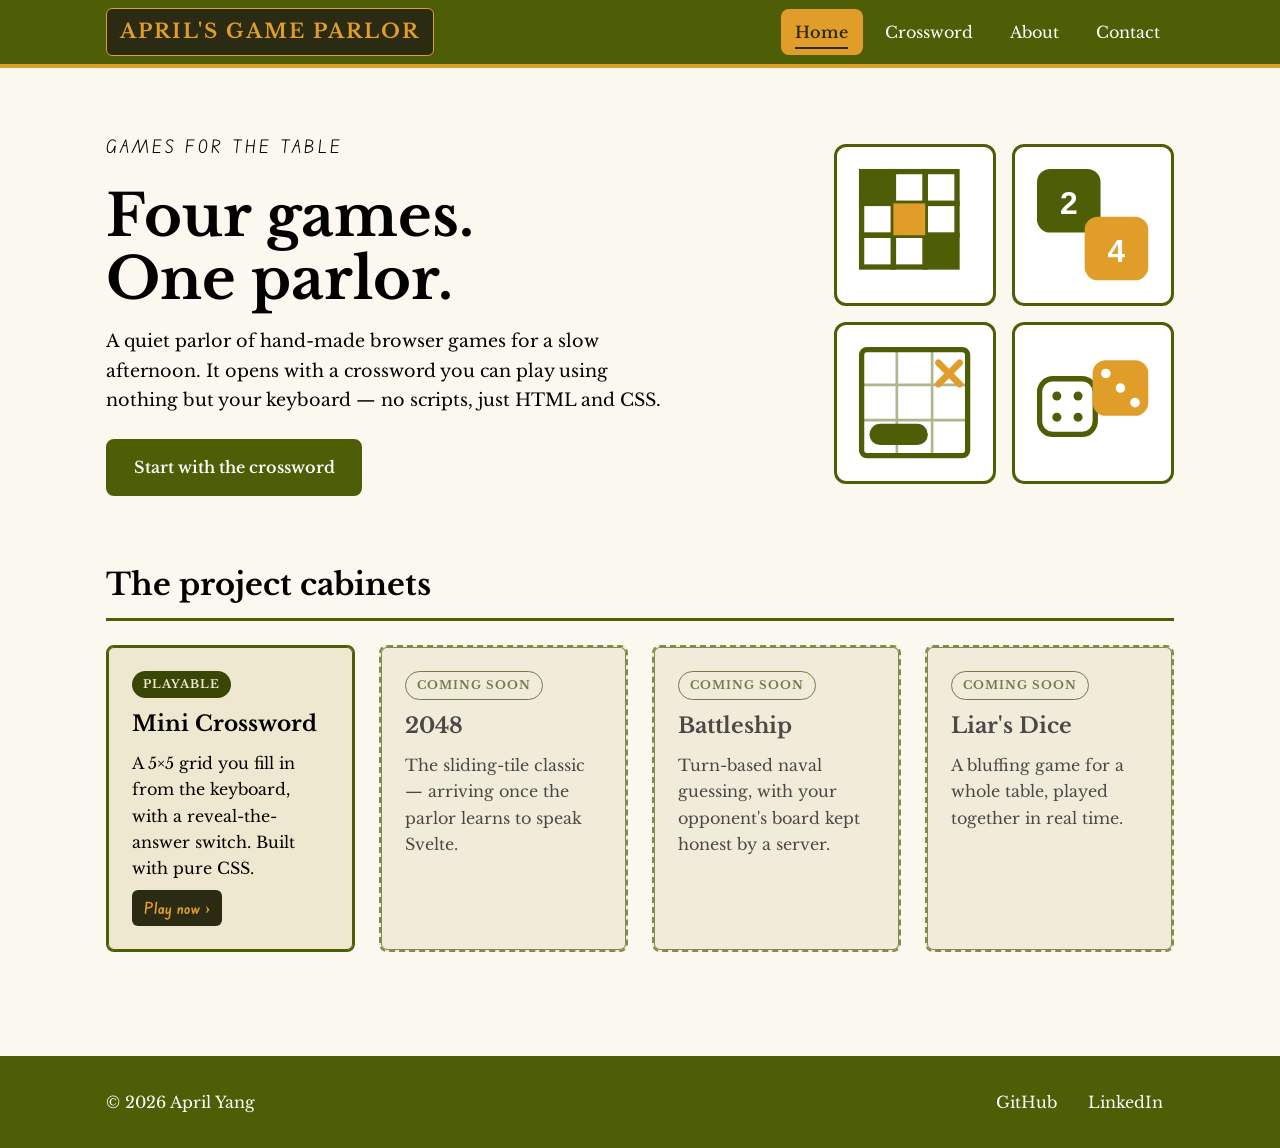
==== index.html @ 011df02a "Add home page" ====
<!--
  Title: The Arcade — Home
  Author: April Yang
  Description: index.html — landing page for the arcade (CS5610 Project 1)
  Note: styles are inline in <style> for this preview so it renders standalone.
        For submission, move everything in <style> into a shared style.css and
        link it (<link rel="stylesheet" href="./style.css">) on every page —
        the rubric wants shared CSS in a common location.
-->
<!DOCTYPE html>
<html lang="en">
  <head>
    <meta charset="UTF-8" />
    <meta name="viewport" content="width=device-width, initial-scale=1.0" />
    <title>April's Game Parlor</title>

    <!-- Fonts reused from your portfolio -->
    <link rel="preconnect" href="https://fonts.googleapis.com" />
    <link rel="preconnect" href="https://fonts.gstatic.com" crossorigin />
    <link
      href="https://fonts.googleapis.com/css2?family=Edu+SA+Beginner:wght@400;500;600&family=Libre+Baskerville:wght@400;700&display=swap"
      rel="stylesheet"
    />

    <style>
      /* ============================================================
         DESIGN TOKENS — defined once, reused everywhere
         (Project 1 requires custom properties for colors + spacing)
         ============================================================ */
      :root {
        /* palette lifted from your portfolio, tuned for 4.5:1 contrast */
        --olive: #4e5e07;         /* olive — accents, borders, grid */
        --olive-deep: #3a4605;    /* deeper olive */
        --gold: #e19d29;     /* yellow-brown — wordmark, on the dark plaque */
        --plaque: #2b2a13;   /* dark backing so gold text clears 4.5:1 */
        --cream: #eee8d0;          /* card surface */
        --paper: #fbf8f0;          /* page background */
        --ink: #000000;            /* body text — black */
        --ink-soft: #5a4f63;       /* secondary text */
        --white: #ffffff;

        /* spacing scale */
        --sp-1: 0.5rem;
        --sp-2: 1rem;
        --sp-3: 1.5rem;
        --sp-4: 2.5rem;
        --sp-5: 4rem;

        /* type */
        --font-head: "Libre Baskerville", Georgia, serif;
        --font-play: "Edu SA Beginner", "Comic Sans MS", cursive;

        --radius: 8px;
        --line: 3px solid var(--olive);
      }

      *,
      *::before,
      *::after {
        box-sizing: border-box;
      }

      html {
        scroll-behavior: smooth;
      }

      body {
        margin: 0;
        min-height: 100vh;
        display: flex;
        flex-direction: column;
        font-family: var(--font-head);
        color: var(--ink);
        background-color: var(--paper);
        line-height: 1.65;
      }

      /* ============================================================
         NAVBAR — sticky, semantic <nav><ul><li><a>, keyboard-friendly
         Reused from your header.js markup, upgraded for the rubric.
         ============================================================ */
      .site-header {
        position: sticky;   /* stays put on scroll, doesn't cover content */
        top: 0;
        z-index: 50;
        background-color: var(--olive);
        border-bottom: 4px solid var(--gold);
      }

      .nav-inner {
        max-width: 1100px;
        margin: 0 auto;
        padding: var(--sp-1) var(--sp-2);
        display: flex;              /* FLEXBOX */
        align-items: center;
        justify-content: space-between;
        gap: var(--sp-2);
        flex-wrap: wrap;
      }

      .brand {
        font-family: var(--font-head);
        font-size: 1.25rem;
        font-weight: 700;
        color: var(--gold);
        background: var(--plaque);
        border: 1px solid var(--gold);
        padding: 0.4rem 0.8rem;
        border-radius: 6px;
        text-decoration: none;
        text-transform: uppercase;
        letter-spacing: 2px;
      }
      .brand:hover {
        background: #1c1b0c;
      }

      .nav-list {
        list-style: none;
        margin: 0;
        padding: 0;
        display: flex;              /* FLEXBOX */
        gap: var(--sp-1);
        flex-wrap: wrap;
      }

      .nav-list a {
        position: relative;
        display: block;
        padding: 0.6rem 0.9rem;     /* comfortable 44px+ tap target */
        min-height: 44px;
        color: var(--white);
        font-family: var(--font-head);
        text-decoration: none;
        border-radius: 8px;
        transition: background-color 0.18s ease, color 0.18s ease;
      }

      /* animated underline via PSEUDO-ELEMENT + TRANSFORM */
      .nav-list a::after {
        content: "";
        position: absolute;
        left: 0.9rem;
        right: 0.9rem;
        bottom: 0.35rem;
        height: 2px;
        background: var(--gold);
        transform: scaleX(0);
        transform-origin: left;
        transition: transform 0.2s ease;
      }
      .nav-list a:hover::after {
        transform: scaleX(1);
      }

      .nav-list a:hover {
        background-color: rgba(255, 255, 255, 0.12);
      }

      /* current page indicator */
      .nav-list a[aria-current="page"] {
        background-color: var(--gold);
        color: var(--plaque);
        font-weight: 600;
      }
      .nav-list a[aria-current="page"]::after {
        transform: scaleX(1);
        background: var(--plaque);
      }

      /* visible keyboard focus everywhere */
      a:focus-visible,
      button:focus-visible {
        outline: 3px solid var(--olive-deep);
        outline-offset: 2px;
      }
      .site-header a:focus-visible {
        outline-color: var(--white);
      }

      /* ============================================================
         HERO
         ============================================================ */
      main {
        width: 100%;
        max-width: 1100px;
        margin: 0 auto;
        flex: 1 0 auto;
        padding: var(--sp-5) var(--sp-2) var(--sp-4);
      }

      .hero {
        display: grid;                          /* GRID */
        grid-template-columns: 1.2fr 1fr;
        gap: var(--sp-4);
        align-items: center;
        margin-bottom: var(--sp-5);
      }

      .eyebrow {
        font-family: var(--font-play);
        text-transform: uppercase;
        letter-spacing: 3px;
        font-size: 0.8rem;
        color: var(--olive-deep);
        margin: 0 0 var(--sp-1);
      }

      .hero h1 {
        font-family: var(--font-head);
        font-size: clamp(2.4rem, 6vw, 3.6rem);
        line-height: 1.1;
        margin: 0 0 var(--sp-2);
        color: var(--ink);
      }

      .hero p {
        font-size: 1.1rem;
        color: var(--ink);
        max-width: 46ch;                         /* readable line length */
        margin: 0 0 var(--sp-3);
      }

      .cta {
        display: inline-block;
        font-family: var(--font-head);
        font-weight: 600;
        background-color: var(--olive);
        color: var(--white);
        text-decoration: none;
        padding: 0.85rem 1.6rem;
        min-height: 44px;
        border-radius: var(--radius);
        border: 2px solid var(--olive);
        transition: transform 0.15s ease, background-color 0.15s ease;
      }
      .cta:hover {
        background-color: var(--gold);
        color: var(--plaque);
        border-color: var(--gold);
        transform: translateY(-2px);
      }
      .cta:active {
        transform: translateY(0);
      }

      /* four mini game "screens" — one hint per game, decorative */
      .hero-screens {
        display: grid;                          /* GRID */
        grid-template-columns: repeat(2, 1fr);
        gap: var(--sp-2);
        width: min(340px, 100%);
        margin-left: auto;
      }
      .screen {
        aspect-ratio: 1;
        background: var(--white);
        border: 3px solid var(--olive);
        border-radius: 12px;
        padding: 0.9rem;
        display: flex;
        align-items: center;
        justify-content: center;
        color: var(--olive);
      }
      .screen svg {
        width: 100%;
        height: 100%;
        display: block;
      }

      /* ============================================================
         GAMES — responsive GRID of cabinets
         ============================================================ */
      .games h2 {
        font-family: var(--font-head);
        font-size: 1.9rem;
        color: var(--ink);
        border-bottom: var(--line);
        padding-bottom: var(--sp-1);
        margin-bottom: var(--sp-3);
      }

      .cabinet-grid {
        display: grid;                          /* GRID */
        grid-template-columns: repeat(auto-fit, minmax(220px, 1fr));
        gap: var(--sp-3);
      }

      .cabinet {
        background-color: var(--cream);
        border: 2px solid var(--olive);
        border-radius: var(--radius);
        box-shadow: inset 0 0 0 1px var(--olive);
        padding: var(--sp-3);
        display: flex;                          /* FLEXBOX */
        flex-direction: column;
        gap: var(--sp-1);
        min-height: 220px;
      }

      .cabinet h3 {
        font-family: var(--font-head);
        font-size: 1.35rem;
        margin: 0;
        color: var(--ink);
      }

      .cabinet p {
        margin: 0;
        color: var(--ink);
        flex-grow: 1;
      }

      .tag {
        align-self: flex-start;
        font-family: var(--font-head);
        font-size: 0.72rem;
        font-weight: 700;
        text-transform: uppercase;
        letter-spacing: 1px;
        padding: 0.25rem 0.7rem;
        border-radius: 999px;
      }
      .tag.live {
        background: var(--olive-deep);
        color: var(--cream);
      }
      .tag.soon {
        background: transparent;
        color: var(--olive-deep);
        border: 1px solid var(--olive-deep);
      }

      /* the live cabinet is a real link — lifts on hover/focus */
      a.cabinet {
        text-decoration: none;
        transition: transform 0.15s ease, box-shadow 0.15s ease;
      }
      a.cabinet:hover,
      a.cabinet:focus-visible {
        transform: translateY(-4px);
        box-shadow: 0 8px 0 var(--olive-deep);
      }

      .cabinet.locked {
        opacity: 0.7;
        border-style: dashed;
      }

      .play-label {
        align-self: flex-start;
        font-family: var(--font-play);
        font-weight: 600;
        color: var(--gold);
        background: var(--plaque);
        padding: 0.3rem 0.75rem;
        border-radius: 6px;
      }

      /* ============================================================
         FOOTER — reused from your footer.js, NOT position:fixed
         ============================================================ */
      .site-footer {
        background-color: var(--olive);
        color: var(--white);
        margin-top: var(--sp-5);
      }
      .footer-inner {
        max-width: 1100px;
        margin: 0 auto;
        padding: var(--sp-3) var(--sp-2);
        display: flex;                          /* FLEXBOX */
        align-items: center;
        justify-content: space-between;
        gap: var(--sp-2);
        flex-wrap: wrap;
      }
      .copyright {
        font-family: var(--font-head);
        margin: 0;
      }
      .social {
        list-style: none;
        display: flex;
        gap: var(--sp-1);
        margin: 0;
        padding: 0;
      }
      .social a {
        display: inline-flex;
        align-items: center;
        gap: 0.4rem;
        min-height: 44px;
        padding: 0.4rem 0.7rem;
        color: var(--white);
        text-decoration: none;
        border-radius: 8px;
        transition: background-color 0.18s ease;
      }
      .social a:hover {
        background-color: var(--gold);
        color: var(--plaque);
      }

      /* ============================================================
         RESPONSIVE — @media
         ============================================================ */
      @media (max-width: 720px) {
        .hero {
          grid-template-columns: 1fr;
          text-align: center;
        }
        .hero-screens {
          margin: 0 auto;
        }
        .nav-inner {
          justify-content: center;
        }
      }

      @media (prefers-reduced-motion: reduce) {
        *,
        *::before,
        *::after {
          transition: none !important;
          scroll-behavior: auto !important;
        }
      }
    </style>
  </head>

  <body>
    <!-- ================= NAVBAR (same on every page) ================= -->
    <header class="site-header">
      <nav class="nav-inner" aria-label="Main navigation">
        <a class="brand" href="./index.html">April's Game Parlor</a>
        <ul class="nav-list">
          <li><a href="./index.html" aria-current="page">Home</a></li>
          <li><a href="./crossword.html">Crossword</a></li>
          <li><a href="./about.html">About</a></li>
          <li><a href="./contact.html">Contact</a></li>
        </ul>
      </nav>
    </header>

    <main>
      <!-- ================= HERO ================= -->
      <section class="hero" aria-labelledby="hero-title">
        <div>
          <p class="eyebrow">Games for the table</p>
          <h1 id="hero-title">Four games.<br />One parlor.</h1>
          <p>
            A quiet parlor of hand-made browser games for a slow afternoon.
            It opens with a crossword you can play using nothing but your
            keyboard &mdash; no scripts, just HTML and CSS.
          </p>
          <a class="cta" href="./crossword.html">Start with the crossword</a>
        </div>

        <!-- four game "screens", one per cabinet — decorative -->
        <div class="hero-screens" aria-hidden="true">
          <!-- crossword: mini 3x3 grid -->
          <div class="screen">
            <svg viewBox="0 0 48 48">
              <g stroke="currentColor" stroke-width="2" fill="none">
                <rect x="4" y="4" width="12" height="12" />
                <rect x="16" y="4" width="12" height="12" />
                <rect x="28" y="4" width="12" height="12" />
                <rect x="4" y="16" width="12" height="12" />
                <rect x="16" y="16" width="12" height="12" />
                <rect x="28" y="16" width="12" height="12" />
                <rect x="4" y="28" width="12" height="12" />
                <rect x="16" y="28" width="12" height="12" />
                <rect x="28" y="28" width="12" height="12" />
              </g>
              <rect x="4" y="4" width="12" height="12" fill="currentColor" />
              <rect x="28" y="28" width="12" height="12" fill="currentColor" />
              <rect x="16" y="16" width="12" height="12" fill="#e19d29" />
            </svg>
          </div>

          <!-- 2048: sliding number tiles -->
          <div class="screen">
            <svg viewBox="0 0 48 48">
              <rect x="3" y="3" width="24" height="24" rx="5" fill="currentColor" />
              <text x="15" y="20" text-anchor="middle" font-size="12"
                    font-weight="700" fill="#fff" font-family="sans-serif">2</text>
              <rect x="21" y="21" width="24" height="24" rx="5" fill="#e19d29" />
              <text x="33" y="38" text-anchor="middle" font-size="12"
                    font-weight="700" fill="#fff" font-family="sans-serif">4</text>
            </svg>
          </div>

          <!-- battleship: grid, ship, and a hit marker -->
          <div class="screen">
            <svg viewBox="0 0 48 48">
              <rect x="4" y="4" width="40" height="40" rx="2"
                    fill="none" stroke="currentColor" stroke-width="2" />
              <g stroke="currentColor" stroke-width="1" opacity="0.45">
                <line x1="4" y1="17.3" x2="44" y2="17.3" />
                <line x1="4" y1="30.6" x2="44" y2="30.6" />
                <line x1="17.3" y1="4" x2="17.3" y2="44" />
                <line x1="30.6" y1="4" x2="30.6" y2="44" />
              </g>
              <rect x="7" y="32" width="22" height="8" rx="4" fill="currentColor" />
              <g stroke="#e19d29" stroke-width="2.5" stroke-linecap="round">
                <line x1="33" y1="9" x2="41" y2="17" />
                <line x1="41" y1="9" x2="33" y2="17" />
              </g>
            </svg>
          </div>

          <!-- liar's dice: two dice -->
          <div class="screen">
            <svg viewBox="0 0 48 48">
              <rect x="4" y="15" width="21" height="21" rx="5"
                    fill="none" stroke="currentColor" stroke-width="2" />
              <g fill="currentColor">
                <circle cx="10.5" cy="21.5" r="1.7" />
                <circle cx="18.5" cy="21.5" r="1.7" />
                <circle cx="10.5" cy="29.5" r="1.7" />
                <circle cx="18.5" cy="29.5" r="1.7" />
              </g>
              <rect x="24" y="8" width="21" height="21" rx="5" fill="#e19d29" />
              <g fill="#fff">
                <circle cx="29" cy="13" r="1.8" />
                <circle cx="34.5" cy="18.5" r="1.8" />
                <circle cx="40" cy="24" r="1.8" />
              </g>
            </svg>
          </div>
        </div>
      </section>

      <!-- ================= GAMES ================= -->
      <section class="games" aria-labelledby="games-title">
        <h2 id="games-title">The project cabinets</h2>
        <div class="cabinet-grid">
          <!-- live game: a real link -->
          <a class="cabinet" href="./crossword.html">
            <span class="tag live">Playable</span>
            <h3>Mini Crossword</h3>
            <p>A 5&times;5 grid you fill in from the keyboard, with a
              reveal-the-answer switch. Built with pure CSS.</p>
            <span class="play-label">Play now &rsaquo;</span>
          </a>

          <!-- upcoming games: static, not links -->
          <article class="cabinet locked">
            <span class="tag soon">Coming soon</span>
            <h3>2048</h3>
            <p>The sliding-tile classic — arriving once the parlor learns to
              speak Svelte.</p>
          </article>

          <article class="cabinet locked">
            <span class="tag soon">Coming soon</span>
            <h3>Battleship</h3>
            <p>Turn-based naval guessing, with your opponent's board kept
              honest by a server.</p>
          </article>

          <article class="cabinet locked">
            <span class="tag soon">Coming soon</span>
            <h3>Liar's Dice</h3>
            <p>A bluffing game for a whole table, played together in real
              time.</p>
          </article>
        </div>
      </section>
    </main>

    <!-- ================= FOOTER (same on every page) ================= -->
    <footer class="site-footer">
      <div class="footer-inner">
        <p class="copyright">&copy; 2026 April Yang</p>
        <ul class="social">
          <li>
            <a href="https://github.com/aprilyanggarwood" target="_blank" rel="noopener">
              GitHub
            </a>
          </li>
          <li>
            <a href="https://www.linkedin.com/" target="_blank" rel="noopener">
              LinkedIn
            </a>
          </li>
        </ul>
      </div>
    </footer>
  </body>
</html>
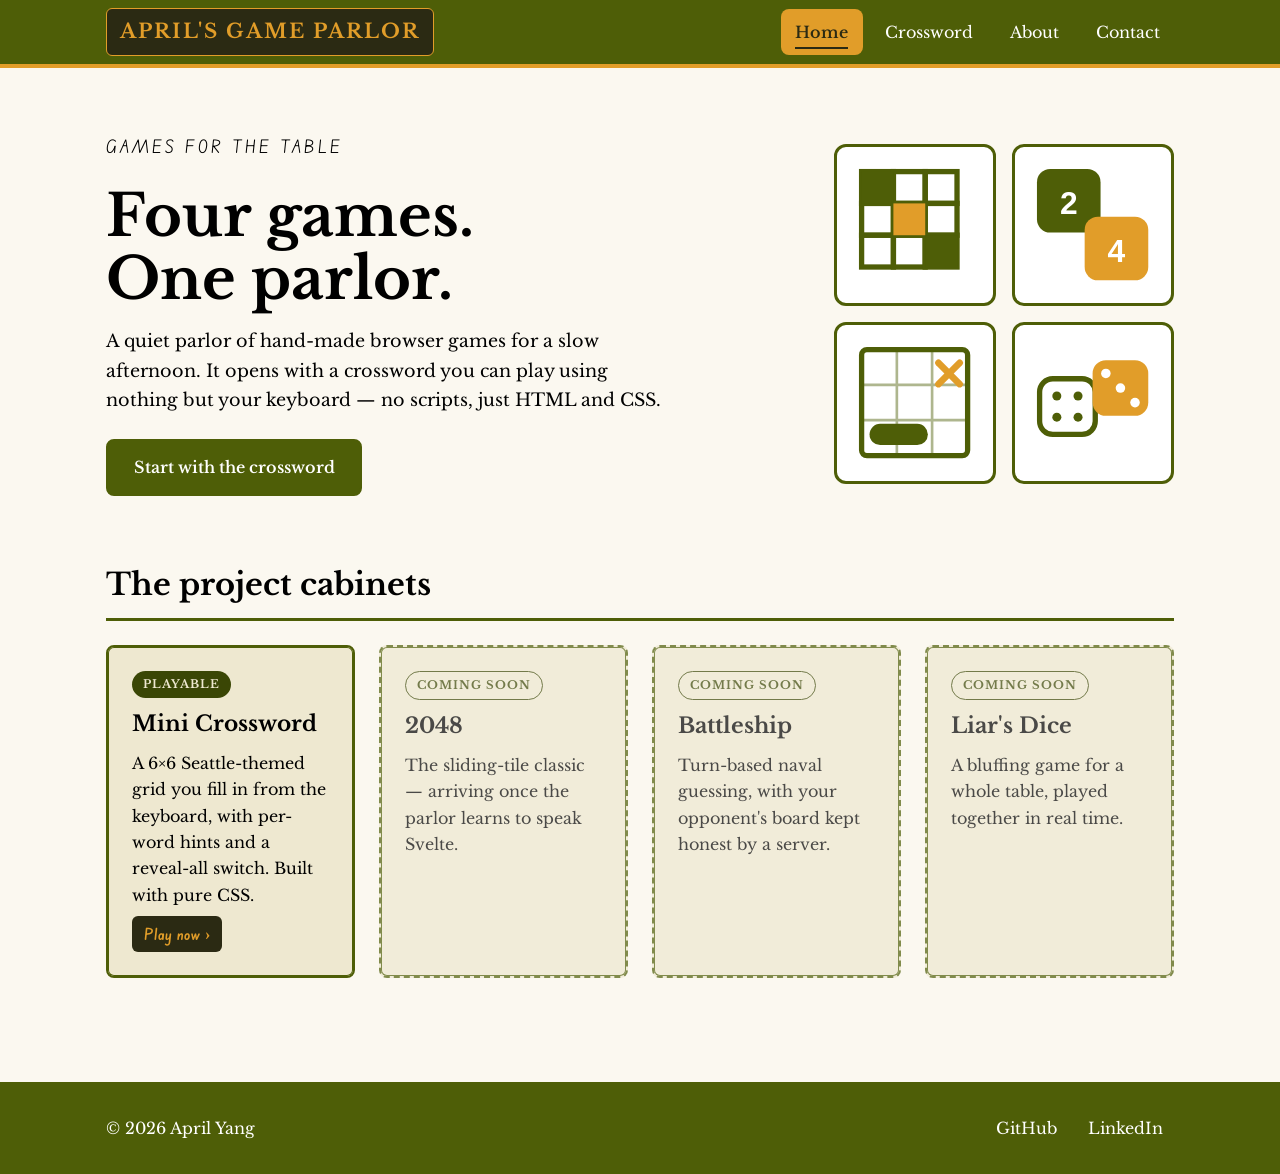
==== commit e926f6dd: "updated index.html, added style.css and crossword.html" ====
--- a/index.html
+++ b/index.html
@@ -1,11 +1,8 @@
 <!--
-  Title: The Arcade — Home
+  Title: The Game Parlor — Home
   Author: April Yang
-  Description: index.html — landing page for the arcade (CS5610 Project 1)
-  Note: styles are inline in <style> for this preview so it renders standalone.
-        For submission, move everything in <style> into a shared style.css and
-        link it (<link rel="stylesheet" href="./style.css">) on every page —
-        the rubric wants shared CSS in a common location.
+  Description: index.html — landing page (CS5610 Project 1)
+  Styles: shared in style.css
 -->
 <!DOCTYPE html>
 <html lang="en">
@@ -14,7 +11,7 @@
     <meta name="viewport" content="width=device-width, initial-scale=1.0" />
     <title>April's Game Parlor</title>
 
-    <!-- Fonts reused from your portfolio -->
+    <!-- Fonts from Google Fonts -->
     <link rel="preconnect" href="https://fonts.googleapis.com" />
     <link rel="preconnect" href="https://fonts.gstatic.com" crossorigin />
     <link
@@ -22,412 +19,7 @@
       rel="stylesheet"
     />
 
-    <style>
-      /* ============================================================
-         DESIGN TOKENS — defined once, reused everywhere
-         (Project 1 requires custom properties for colors + spacing)
-         ============================================================ */
-      :root {
-        /* palette lifted from your portfolio, tuned for 4.5:1 contrast */
-        --olive: #4e5e07;         /* olive — accents, borders, grid */
-        --olive-deep: #3a4605;    /* deeper olive */
-        --gold: #e19d29;     /* yellow-brown — wordmark, on the dark plaque */
-        --plaque: #2b2a13;   /* dark backing so gold text clears 4.5:1 */
-        --cream: #eee8d0;          /* card surface */
-        --paper: #fbf8f0;          /* page background */
-        --ink: #000000;            /* body text — black */
-        --ink-soft: #5a4f63;       /* secondary text */
-        --white: #ffffff;
-
-        /* spacing scale */
-        --sp-1: 0.5rem;
-        --sp-2: 1rem;
-        --sp-3: 1.5rem;
-        --sp-4: 2.5rem;
-        --sp-5: 4rem;
-
-        /* type */
-        --font-head: "Libre Baskerville", Georgia, serif;
-        --font-play: "Edu SA Beginner", "Comic Sans MS", cursive;
-
-        --radius: 8px;
-        --line: 3px solid var(--olive);
-      }
-
-      *,
-      *::before,
-      *::after {
-        box-sizing: border-box;
-      }
-
-      html {
-        scroll-behavior: smooth;
-      }
-
-      body {
-        margin: 0;
-        min-height: 100vh;
-        display: flex;
-        flex-direction: column;
-        font-family: var(--font-head);
-        color: var(--ink);
-        background-color: var(--paper);
-        line-height: 1.65;
-      }
-
-      /* ============================================================
-         NAVBAR — sticky, semantic <nav><ul><li><a>, keyboard-friendly
-         Reused from your header.js markup, upgraded for the rubric.
-         ============================================================ */
-      .site-header {
-        position: sticky;   /* stays put on scroll, doesn't cover content */
-        top: 0;
-        z-index: 50;
-        background-color: var(--olive);
-        border-bottom: 4px solid var(--gold);
-      }
-
-      .nav-inner {
-        max-width: 1100px;
-        margin: 0 auto;
-        padding: var(--sp-1) var(--sp-2);
-        display: flex;              /* FLEXBOX */
-        align-items: center;
-        justify-content: space-between;
-        gap: var(--sp-2);
-        flex-wrap: wrap;
-      }
-
-      .brand {
-        font-family: var(--font-head);
-        font-size: 1.25rem;
-        font-weight: 700;
-        color: var(--gold);
-        background: var(--plaque);
-        border: 1px solid var(--gold);
-        padding: 0.4rem 0.8rem;
-        border-radius: 6px;
-        text-decoration: none;
-        text-transform: uppercase;
-        letter-spacing: 2px;
-      }
-      .brand:hover {
-        background: #1c1b0c;
-      }
-
-      .nav-list {
-        list-style: none;
-        margin: 0;
-        padding: 0;
-        display: flex;              /* FLEXBOX */
-        gap: var(--sp-1);
-        flex-wrap: wrap;
-      }
-
-      .nav-list a {
-        position: relative;
-        display: block;
-        padding: 0.6rem 0.9rem;     /* comfortable 44px+ tap target */
-        min-height: 44px;
-        color: var(--white);
-        font-family: var(--font-head);
-        text-decoration: none;
-        border-radius: 8px;
-        transition: background-color 0.18s ease, color 0.18s ease;
-      }
-
-      /* animated underline via PSEUDO-ELEMENT + TRANSFORM */
-      .nav-list a::after {
-        content: "";
-        position: absolute;
-        left: 0.9rem;
-        right: 0.9rem;
-        bottom: 0.35rem;
-        height: 2px;
-        background: var(--gold);
-        transform: scaleX(0);
-        transform-origin: left;
-        transition: transform 0.2s ease;
-      }
-      .nav-list a:hover::after {
-        transform: scaleX(1);
-      }
-
-      .nav-list a:hover {
-        background-color: rgba(255, 255, 255, 0.12);
-      }
-
-      /* current page indicator */
-      .nav-list a[aria-current="page"] {
-        background-color: var(--gold);
-        color: var(--plaque);
-        font-weight: 600;
-      }
-      .nav-list a[aria-current="page"]::after {
-        transform: scaleX(1);
-        background: var(--plaque);
-      }
-
-      /* visible keyboard focus everywhere */
-      a:focus-visible,
-      button:focus-visible {
-        outline: 3px solid var(--olive-deep);
-        outline-offset: 2px;
-      }
-      .site-header a:focus-visible {
-        outline-color: var(--white);
-      }
-
-      /* ============================================================
-         HERO
-         ============================================================ */
-      main {
-        width: 100%;
-        max-width: 1100px;
-        margin: 0 auto;
-        flex: 1 0 auto;
-        padding: var(--sp-5) var(--sp-2) var(--sp-4);
-      }
-
-      .hero {
-        display: grid;                          /* GRID */
-        grid-template-columns: 1.2fr 1fr;
-        gap: var(--sp-4);
-        align-items: center;
-        margin-bottom: var(--sp-5);
-      }
-
-      .eyebrow {
-        font-family: var(--font-play);
-        text-transform: uppercase;
-        letter-spacing: 3px;
-        font-size: 0.8rem;
-        color: var(--olive-deep);
-        margin: 0 0 var(--sp-1);
-      }
-
-      .hero h1 {
-        font-family: var(--font-head);
-        font-size: clamp(2.4rem, 6vw, 3.6rem);
-        line-height: 1.1;
-        margin: 0 0 var(--sp-2);
-        color: var(--ink);
-      }
-
-      .hero p {
-        font-size: 1.1rem;
-        color: var(--ink);
-        max-width: 46ch;                         /* readable line length */
-        margin: 0 0 var(--sp-3);
-      }
-
-      .cta {
-        display: inline-block;
-        font-family: var(--font-head);
-        font-weight: 600;
-        background-color: var(--olive);
-        color: var(--white);
-        text-decoration: none;
-        padding: 0.85rem 1.6rem;
-        min-height: 44px;
-        border-radius: var(--radius);
-        border: 2px solid var(--olive);
-        transition: transform 0.15s ease, background-color 0.15s ease;
-      }
-      .cta:hover {
-        background-color: var(--gold);
-        color: var(--plaque);
-        border-color: var(--gold);
-        transform: translateY(-2px);
-      }
-      .cta:active {
-        transform: translateY(0);
-      }
-
-      /* four mini game "screens" — one hint per game, decorative */
-      .hero-screens {
-        display: grid;                          /* GRID */
-        grid-template-columns: repeat(2, 1fr);
-        gap: var(--sp-2);
-        width: min(340px, 100%);
-        margin-left: auto;
-      }
-      .screen {
-        aspect-ratio: 1;
-        background: var(--white);
-        border: 3px solid var(--olive);
-        border-radius: 12px;
-        padding: 0.9rem;
-        display: flex;
-        align-items: center;
-        justify-content: center;
-        color: var(--olive);
-      }
-      .screen svg {
-        width: 100%;
-        height: 100%;
-        display: block;
-      }
-
-      /* ============================================================
-         GAMES — responsive GRID of cabinets
-         ============================================================ */
-      .games h2 {
-        font-family: var(--font-head);
-        font-size: 1.9rem;
-        color: var(--ink);
-        border-bottom: var(--line);
-        padding-bottom: var(--sp-1);
-        margin-bottom: var(--sp-3);
-      }
-
-      .cabinet-grid {
-        display: grid;                          /* GRID */
-        grid-template-columns: repeat(auto-fit, minmax(220px, 1fr));
-        gap: var(--sp-3);
-      }
-
-      .cabinet {
-        background-color: var(--cream);
-        border: 2px solid var(--olive);
-        border-radius: var(--radius);
-        box-shadow: inset 0 0 0 1px var(--olive);
-        padding: var(--sp-3);
-        display: flex;                          /* FLEXBOX */
-        flex-direction: column;
-        gap: var(--sp-1);
-        min-height: 220px;
-      }
-
-      .cabinet h3 {
-        font-family: var(--font-head);
-        font-size: 1.35rem;
-        margin: 0;
-        color: var(--ink);
-      }
-
-      .cabinet p {
-        margin: 0;
-        color: var(--ink);
-        flex-grow: 1;
-      }
-
-      .tag {
-        align-self: flex-start;
-        font-family: var(--font-head);
-        font-size: 0.72rem;
-        font-weight: 700;
-        text-transform: uppercase;
-        letter-spacing: 1px;
-        padding: 0.25rem 0.7rem;
-        border-radius: 999px;
-      }
-      .tag.live {
-        background: var(--olive-deep);
-        color: var(--cream);
-      }
-      .tag.soon {
-        background: transparent;
-        color: var(--olive-deep);
-        border: 1px solid var(--olive-deep);
-      }
-
-      /* the live cabinet is a real link — lifts on hover/focus */
-      a.cabinet {
-        text-decoration: none;
-        transition: transform 0.15s ease, box-shadow 0.15s ease;
-      }
-      a.cabinet:hover,
-      a.cabinet:focus-visible {
-        transform: translateY(-4px);
-        box-shadow: 0 8px 0 var(--olive-deep);
-      }
-
-      .cabinet.locked {
-        opacity: 0.7;
-        border-style: dashed;
-      }
-
-      .play-label {
-        align-self: flex-start;
-        font-family: var(--font-play);
-        font-weight: 600;
-        color: var(--gold);
-        background: var(--plaque);
-        padding: 0.3rem 0.75rem;
-        border-radius: 6px;
-      }
-
-      /* ============================================================
-         FOOTER — reused from your footer.js, NOT position:fixed
-         ============================================================ */
-      .site-footer {
-        background-color: var(--olive);
-        color: var(--white);
-        margin-top: var(--sp-5);
-      }
-      .footer-inner {
-        max-width: 1100px;
-        margin: 0 auto;
-        padding: var(--sp-3) var(--sp-2);
-        display: flex;                          /* FLEXBOX */
-        align-items: center;
-        justify-content: space-between;
-        gap: var(--sp-2);
-        flex-wrap: wrap;
-      }
-      .copyright {
-        font-family: var(--font-head);
-        margin: 0;
-      }
-      .social {
-        list-style: none;
-        display: flex;
-        gap: var(--sp-1);
-        margin: 0;
-        padding: 0;
-      }
-      .social a {
-        display: inline-flex;
-        align-items: center;
-        gap: 0.4rem;
-        min-height: 44px;
-        padding: 0.4rem 0.7rem;
-        color: var(--white);
-        text-decoration: none;
-        border-radius: 8px;
-        transition: background-color 0.18s ease;
-      }
-      .social a:hover {
-        background-color: var(--gold);
-        color: var(--plaque);
-      }
-
-      /* ============================================================
-         RESPONSIVE — @media
-         ============================================================ */
-      @media (max-width: 720px) {
-        .hero {
-          grid-template-columns: 1fr;
-          text-align: center;
-        }
-        .hero-screens {
-          margin: 0 auto;
-        }
-        .nav-inner {
-          justify-content: center;
-        }
-      }
-
-      @media (prefers-reduced-motion: reduce) {
-        *,
-        *::before,
-        *::after {
-          transition: none !important;
-          scroll-behavior: auto !important;
-        }
-      }
-    </style>
+    <link rel="stylesheet" href="./style.css" />
   </head>
 
   <body>
@@ -446,10 +38,10 @@
 
     <main>
       <!-- ================= HERO ================= -->
-      <section class="hero" aria-labelledby="hero-title">
+      <section class="hero" aria-label="Introduction">
         <div>
           <p class="eyebrow">Games for the table</p>
-          <h1 id="hero-title">Four games.<br />One parlor.</h1>
+          <h1>Four games.<br />One parlor.</h1>
           <p>
             A quiet parlor of hand-made browser games for a slow afternoon.
             It opens with a crossword you can play using nothing but your
@@ -534,15 +126,15 @@
       </section>
 
       <!-- ================= GAMES ================= -->
-      <section class="games" aria-labelledby="games-title">
-        <h2 id="games-title">The project cabinets</h2>
+      <section class="games" aria-label="Games">
+        <h2>The project cabinets</h2>
         <div class="cabinet-grid">
           <!-- live game: a real link -->
           <a class="cabinet" href="./crossword.html">
             <span class="tag live">Playable</span>
             <h3>Mini Crossword</h3>
-            <p>A 5&times;5 grid you fill in from the keyboard, with a
-              reveal-the-answer switch. Built with pure CSS.</p>
+            <p>A 6&times;6 Seattle-themed grid you fill in from the keyboard,
+              with per-word hints and a reveal-all switch. Built with pure CSS.</p>
             <span class="play-label">Play now &rsaquo;</span>
           </a>
 
--- a/style.css
+++ b/style.css
@@ -0,0 +1,635 @@
+/* ============================================================
+   The Game Parlor — shared stylesheet
+   Author: April Yang
+   Used by: index.html, crossword.html, about.html, contact.html
+   ============================================================ */
+
+/* ============================================================
+   DESIGN TOKENS — defined once, reused everywhere
+   (Project 1 requires custom properties for colors + spacing)
+   ============================================================ */
+:root {
+  /* created palette, tuned for 4.5:1 contrast */
+  --olive: #4e5e07;         /* olive — accents, borders, grid */
+  --olive-deep: #3a4605;    /* deeper olive */
+  --gold: #e19d29;     /* yellow-brown — wordmark, on the dark plaque */
+  --plaque: #2b2a13;   /* dark backing so gold text clears 4.5:1 */
+  --cream: #eee8d0;          /* card surface */
+  --paper: #fbf8f0;          /* page background */
+  --ink: #000000;            /* body text — black */
+  --ink-soft: #5a4f63;       /* secondary text */
+  --white: #ffffff;
+
+  /* spacing scale */
+  --sp-1: 0.5rem;
+  --sp-2: 1rem;
+  --sp-3: 1.5rem;
+  --sp-4: 2.5rem;
+  --sp-5: 4rem;
+
+  /* type */
+  --font-head: "Libre Baskerville", Georgia, serif;
+  --font-play: "Edu SA Beginner", "Comic Sans MS", cursive;
+
+  --radius: 8px;
+  --line: 3px solid var(--olive);
+}
+
+*,
+*::before,
+*::after {
+  box-sizing: border-box;
+}
+
+html {
+  scroll-behavior: smooth;
+}
+
+body {
+  margin: 0;
+  min-height: 100vh;
+  display: flex;
+  flex-direction: column;
+  font-family: var(--font-head);
+  color: var(--ink);
+  background-color: var(--paper);
+  line-height: 1.65;
+}
+
+/* ============================================================
+   NAVBAR — sticky, semantic <nav><ul><li><a>, keyboard-friendly.
+   ============================================================ */
+.site-header {
+  position: sticky;   /* stays put on scroll, doesn't cover content */
+  top: 0;
+  z-index: 50;
+  background-color: var(--olive);
+  border-bottom: 4px solid var(--gold);
+}
+
+.nav-inner {
+  max-width: 1100px;
+  margin: 0 auto;
+  padding: var(--sp-1) var(--sp-2);
+  display: flex;              /* FLEXBOX */
+  align-items: center;
+  justify-content: space-between;
+  gap: var(--sp-2);
+  flex-wrap: wrap;
+}
+
+.brand {
+  font-family: var(--font-head);
+  font-size: 1.25rem;
+  font-weight: 700;
+  color: var(--gold);
+  background: var(--plaque);
+  border: 1px solid var(--gold);
+  padding: 0.4rem 0.8rem;
+  border-radius: 6px;
+  text-decoration: none;
+  text-transform: uppercase;
+  letter-spacing: 2px;
+}
+.brand:hover {
+  background: #1c1b0c;
+}
+
+.nav-list {
+  list-style: none;
+  margin: 0;
+  padding: 0;
+  display: flex;              /* FLEXBOX */
+  gap: var(--sp-1);
+  flex-wrap: wrap;
+}
+
+.nav-list a {
+  position: relative;
+  display: block;
+  padding: 0.6rem 0.9rem;     /* comfortable 44px+ tap target */
+  min-height: 44px;
+  color: var(--white);
+  font-family: var(--font-head);
+  text-decoration: none;
+  border-radius: 8px;
+  transition: background-color 0.18s ease, color 0.18s ease;
+}
+
+/* animated underline via PSEUDO-ELEMENT + TRANSFORM */
+.nav-list a::after {
+  content: "";
+  position: absolute;
+  left: 0.9rem;
+  right: 0.9rem;
+  bottom: 0.35rem;
+  height: 2px;
+  background: var(--gold);
+  transform: scaleX(0);
+  transform-origin: left;
+  transition: transform 0.2s ease;
+}
+.nav-list a:hover::after {
+  transform: scaleX(1);
+}
+
+.nav-list a:hover {
+  background-color: rgba(255, 255, 255, 0.12);
+}
+
+/* current page indicator */
+.nav-list a[aria-current="page"] {
+  background-color: var(--gold);
+  color: var(--plaque);
+  font-weight: 600;
+}
+.nav-list a[aria-current="page"]::after {
+  transform: scaleX(1);
+  background: var(--plaque);
+}
+
+/* visible keyboard focus everywhere */
+a:focus-visible,
+button:focus-visible {
+  outline: 3px solid var(--olive-deep);
+  outline-offset: 2px;
+}
+.site-header a:focus-visible {
+  outline-color: var(--white);
+}
+
+/* ============================================================
+   HERO
+   ============================================================ */
+main {
+  width: 100%;
+  max-width: 1100px;
+  margin: 0 auto;
+  flex: 1 0 auto;
+  padding: var(--sp-5) var(--sp-2) var(--sp-4);
+}
+
+.hero {
+  display: grid;                          /* GRID */
+  grid-template-columns: 1.2fr 1fr;
+  gap: var(--sp-4);
+  align-items: center;
+  margin-bottom: var(--sp-5);
+}
+
+.eyebrow {
+  font-family: var(--font-play);
+  text-transform: uppercase;
+  letter-spacing: 3px;
+  font-size: 0.8rem;
+  color: var(--olive-deep);
+  margin: 0 0 var(--sp-1);
+}
+
+.hero h1 {
+  font-family: var(--font-head);
+  font-size: clamp(2.4rem, 6vw, 3.6rem);
+  line-height: 1.1;
+  margin: 0 0 var(--sp-2);
+  color: var(--ink);
+}
+
+.hero p {
+  font-size: 1.1rem;
+  color: var(--ink);
+  max-width: 46ch;                         /* readable line length */
+  margin: 0 0 var(--sp-3);
+}
+
+.cta {
+  display: inline-block;
+  font-family: var(--font-head);
+  font-weight: 600;
+  background-color: var(--olive);
+  color: var(--white);
+  text-decoration: none;
+  padding: 0.85rem 1.6rem;
+  min-height: 44px;
+  border-radius: var(--radius);
+  border: 2px solid var(--olive);
+  transition: transform 0.15s ease, background-color 0.15s ease;
+}
+.cta:hover {
+  background-color: var(--gold);
+  color: var(--plaque);
+  border-color: var(--gold);
+  transform: translateY(-2px);
+}
+.cta:active {
+  transform: translateY(0);
+}
+
+/* four mini game "screens" — one hint per game, decorative */
+.hero-screens {
+  display: grid;                          /* GRID */
+  grid-template-columns: repeat(2, 1fr);
+  gap: var(--sp-2);
+  width: min(340px, 100%);
+  margin-left: auto;
+}
+.screen {
+  aspect-ratio: 1;
+  background: var(--white);
+  border: 3px solid var(--olive);
+  border-radius: 12px;
+  padding: 0.9rem;
+  display: flex;
+  align-items: center;
+  justify-content: center;
+  color: var(--olive);
+}
+.screen svg {
+  width: 100%;
+  height: 100%;
+  display: block;
+}
+
+/* ============================================================
+   GAMES — responsive GRID of cabinets
+   ============================================================ */
+.games h2 {
+  font-family: var(--font-head);
+  font-size: 1.9rem;
+  color: var(--ink);
+  border-bottom: var(--line);
+  padding-bottom: var(--sp-1);
+  margin-bottom: var(--sp-3);
+}
+
+.cabinet-grid {
+  display: grid;                          /* GRID */
+  grid-template-columns: repeat(auto-fit, minmax(220px, 1fr));
+  gap: var(--sp-3);
+}
+
+.cabinet {
+  background-color: var(--cream);
+  border: 2px solid var(--olive);
+  border-radius: var(--radius);
+  box-shadow: inset 0 0 0 1px var(--olive);
+  padding: var(--sp-3);
+  display: flex;                          /* FLEXBOX */
+  flex-direction: column;
+  gap: var(--sp-1);
+  min-height: 220px;
+}
+
+.cabinet h3 {
+  font-family: var(--font-head);
+  font-size: 1.35rem;
+  margin: 0;
+  color: var(--ink);
+}
+
+.cabinet p {
+  margin: 0;
+  color: var(--ink);
+  flex-grow: 1;
+}
+
+.tag {
+  align-self: flex-start;
+  font-family: var(--font-head);
+  font-size: 0.72rem;
+  font-weight: 700;
+  text-transform: uppercase;
+  letter-spacing: 1px;
+  padding: 0.25rem 0.7rem;
+  border-radius: 999px;
+}
+.tag.live {
+  background: var(--olive-deep);
+  color: var(--cream);
+}
+.tag.soon {
+  background: transparent;
+  color: var(--olive-deep);
+  border: 1px solid var(--olive-deep);
+}
+
+/* the live cabinet is a real link — lifts on hover/focus */
+a.cabinet {
+  text-decoration: none;
+  transition: transform 0.15s ease, box-shadow 0.15s ease;
+}
+a.cabinet:hover,
+a.cabinet:focus-visible {
+  transform: translateY(-4px);
+  box-shadow: 0 8px 0 var(--olive-deep);
+}
+
+.cabinet.locked {
+  opacity: 0.7;
+  border-style: dashed;
+}
+
+.play-label {
+  align-self: flex-start;
+  font-family: var(--font-play);
+  font-weight: 600;
+  color: var(--gold);
+  background: var(--plaque);
+  padding: 0.3rem 0.75rem;
+  border-radius: 6px;
+}
+
+/* ============================================================
+   FOOTER - site footer styles, shared across all pages.
+   ============================================================ */
+.site-footer {
+  background-color: var(--olive);
+  color: var(--white);
+  margin-top: var(--sp-5);
+}
+.footer-inner {
+  max-width: 1100px;
+  margin: 0 auto;
+  padding: var(--sp-3) var(--sp-2);
+  display: flex;                          /* FLEXBOX */
+  align-items: center;
+  justify-content: space-between;
+  gap: var(--sp-2);
+  flex-wrap: wrap;
+}
+.copyright {
+  font-family: var(--font-head);
+  margin: 0;
+}
+.social {
+  list-style: none;
+  display: flex;
+  gap: var(--sp-1);
+  margin: 0;
+  padding: 0;
+}
+.social a {
+  display: inline-flex;
+  align-items: center;
+  gap: 0.4rem;
+  min-height: 44px;
+  padding: 0.4rem 0.7rem;
+  color: var(--white);
+  text-decoration: none;
+  border-radius: 8px;
+  transition: background-color 0.18s ease;
+}
+.social a:hover {
+  background-color: var(--gold);
+  color: var(--plaque);
+}
+
+/* ============================================================
+   RESPONSIVE — @media
+   ============================================================ */
+@media (max-width: 720px) {
+  .hero {
+    grid-template-columns: 1fr;
+    text-align: center;
+  }
+  .hero-screens {
+    margin: 0 auto;
+  }
+  .nav-inner {
+    justify-content: center;
+  }
+}
+
+@media (prefers-reduced-motion: reduce) {
+  *,
+  *::before,
+  *::after {
+    transition: none !important;
+    scroll-behavior: auto !important;
+  }
+}
+
+/* ============================================================
+   CROSSWORD PAGE (crossword.html)
+   ============================================================ */
+.puzzle-intro {
+  max-width: 60ch;
+  margin-bottom: var(--sp-3);
+}
+
+/* ---- reveal controls ---------------------------------------- */
+/* global "reveal all" toggle, sits above the board */
+.reveal-all-label {
+  font-family: var(--font-head);
+  cursor: pointer;
+  display: inline-flex;
+  align-items: center;
+  gap: 0.45rem;
+  min-height: 44px;
+  padding: 0 0.7rem;
+  border: 2px solid var(--olive);
+  border-radius: var(--radius);
+  background: var(--cream);
+  color: var(--ink);
+}
+.reveal-all {
+  width: 22px;
+  height: 22px;
+  accent-color: var(--olive);
+  cursor: pointer;
+}
+
+/* the grid — GRID (6 x 6) */
+.board {
+  display: grid;
+  grid-template-columns: repeat(6, 1fr);
+  gap: 4px;
+  width: min(420px, 100%);
+  margin-top: var(--sp-3);
+  margin-bottom: var(--sp-4);
+}
+
+.cell {
+  position: relative;
+  aspect-ratio: 1;
+  background: var(--white);
+  border: 2px solid var(--olive);
+  border-radius: 3px;
+  transition: box-shadow 0.12s ease, transform 0.12s ease, background 0.12s ease;
+}
+
+/* black squares — no input inside */
+.cell.block {
+  background: var(--olive);
+  border-color: var(--olive-deep);
+}
+
+/* small clue number in the corner — cream chip keeps it legible on both
+   the white square and the dark answer overlay when revealed */
+.cell .num {
+  position: absolute;
+  top: 2px;
+  left: 2px;
+  z-index: 2;
+  padding: 0 2px;
+  border-radius: 2px;
+  background: var(--cream);
+  font-family: var(--font-head);
+  font-weight: 700;
+  font-size: 0.6rem;
+  line-height: 1.2;
+  color: var(--olive-deep);
+  pointer-events: none;
+  transition: color 0.12s ease, transform 0.12s ease;
+}
+
+/* the typeable letter box */
+.cell input {
+  width: 100%;
+  height: 100%;
+  border: none;
+  background: transparent;
+  text-align: center;
+  text-transform: uppercase;
+  font-family: var(--font-head);
+  font-weight: 700;
+  font-size: 1.4rem;
+  color: var(--ink);
+  border-radius: 3px;
+}
+.cell input:focus {
+  outline: none;
+}
+
+/* ACTIVE-CELL HIGHLIGHT — make the focused square and its number pop.
+   :focus-within lets the wrapping .cell react while its <input> has focus. */
+.cell:focus-within {
+  background: #f6efcf;
+  border-color: var(--olive-deep);
+  box-shadow: 0 0 0 3px var(--gold), 0 4px 10px rgba(0, 0, 0, 0.22);
+  transform: scale(1.06);
+  z-index: 3;
+}
+.cell:focus-within .num {
+  transform: scale(1.35);
+  transform-origin: top left;
+}
+/* stronger ring for keyboard users */
+.cell input:focus-visible {
+  outline: 3px solid var(--olive-deep);
+  outline-offset: -3px;
+}
+
+/* the answer overlay, hidden until revealed */
+.cell .answer {
+  position: absolute;
+  inset: 0;
+  display: none;
+  align-items: center;
+  justify-content: center;
+  font-family: var(--font-head);
+  font-weight: 700;
+  font-size: 1.4rem;
+  color: var(--gold);
+  background: var(--plaque);
+  border-radius: 3px;
+  pointer-events: none;
+  z-index: 1;
+}
+
+/* GLOBAL reveal — the "reveal all" checkbox shows every answer */
+main:has(.reveal-all:checked) .answer {
+  display: flex;
+}
+
+/* PER-WORD reveal — each clue's "hint" checkbox shows only its own word.
+   Cells carry a class per Across word (aN) and per Down word (dN). */
+main:has(.toggle-a1:checked) .answer.a1 { display: flex; }
+main:has(.toggle-a6:checked) .answer.a6 { display: flex; }
+main:has(.toggle-a7:checked) .answer.a7 { display: flex; }
+main:has(.toggle-a8:checked) .answer.a8 { display: flex; }
+main:has(.toggle-a10:checked) .answer.a10 { display: flex; }
+main:has(.toggle-a11:checked) .answer.a11 { display: flex; }
+main:has(.toggle-d2:checked) .answer.d2 { display: flex; }
+main:has(.toggle-d3:checked) .answer.d3 { display: flex; }
+main:has(.toggle-d4:checked) .answer.d4 { display: flex; }
+main:has(.toggle-d5:checked) .answer.d5 { display: flex; }
+main:has(.toggle-d7:checked) .answer.d7 { display: flex; }
+main:has(.toggle-d9:checked) .answer.d9 { display: flex; }
+
+/* clue lists */
+.clues {
+  display: grid;                 /* GRID */
+  grid-template-columns: repeat(2, 1fr);
+  gap: var(--sp-4);
+}
+.clues h2 {
+  font-family: var(--font-head);
+  font-size: 1.3rem;
+  color: var(--ink);
+  border-bottom: var(--line);
+  padding-bottom: var(--sp-1);
+  margin: 0 0 var(--sp-2);
+}
+.clues ul {
+  list-style: none;
+  margin: 0;
+  padding: 0;
+}
+.clues li {
+  margin-bottom: var(--sp-1);
+  display: flex;
+  align-items: baseline;
+  gap: 0.15rem;
+  flex-wrap: wrap;
+}
+.clues .cnum {
+  font-family: var(--font-head);
+  font-weight: 700;
+  color: var(--olive-deep);
+  margin-right: 0.3rem;
+}
+
+/* per-word "hint" toggle at the end of each clue */
+.reveal-word {
+  margin-left: auto;
+  display: inline-flex;
+  align-items: center;
+  gap: 0.3rem;
+  min-height: 44px;             /* keeps a comfortable tap target */
+  padding: 0 0.5rem;
+  cursor: pointer;
+  font-family: var(--font-play);
+  font-size: 0.9rem;
+  color: var(--olive-deep);
+}
+.reveal-word:hover .reveal-word-text {
+  text-decoration: underline;
+}
+.reveal-mini {
+  width: 16px;
+  height: 16px;
+  accent-color: var(--olive);
+  cursor: pointer;
+}
+.reveal-word-text {
+  user-select: none;
+}
+
+@media (max-width: 560px) {
+  .clues {
+    grid-template-columns: 1fr;
+  }
+}
+
+/* screen-reader-only helper (visually hidden, still announced) */
+.sr-only {
+  position: absolute;
+  width: 1px;
+  height: 1px;
+  padding: 0;
+  margin: -1px;
+  overflow: hidden;
+  clip: rect(0, 0, 0, 0);
+  white-space: nowrap;
+  border: 0;
+}
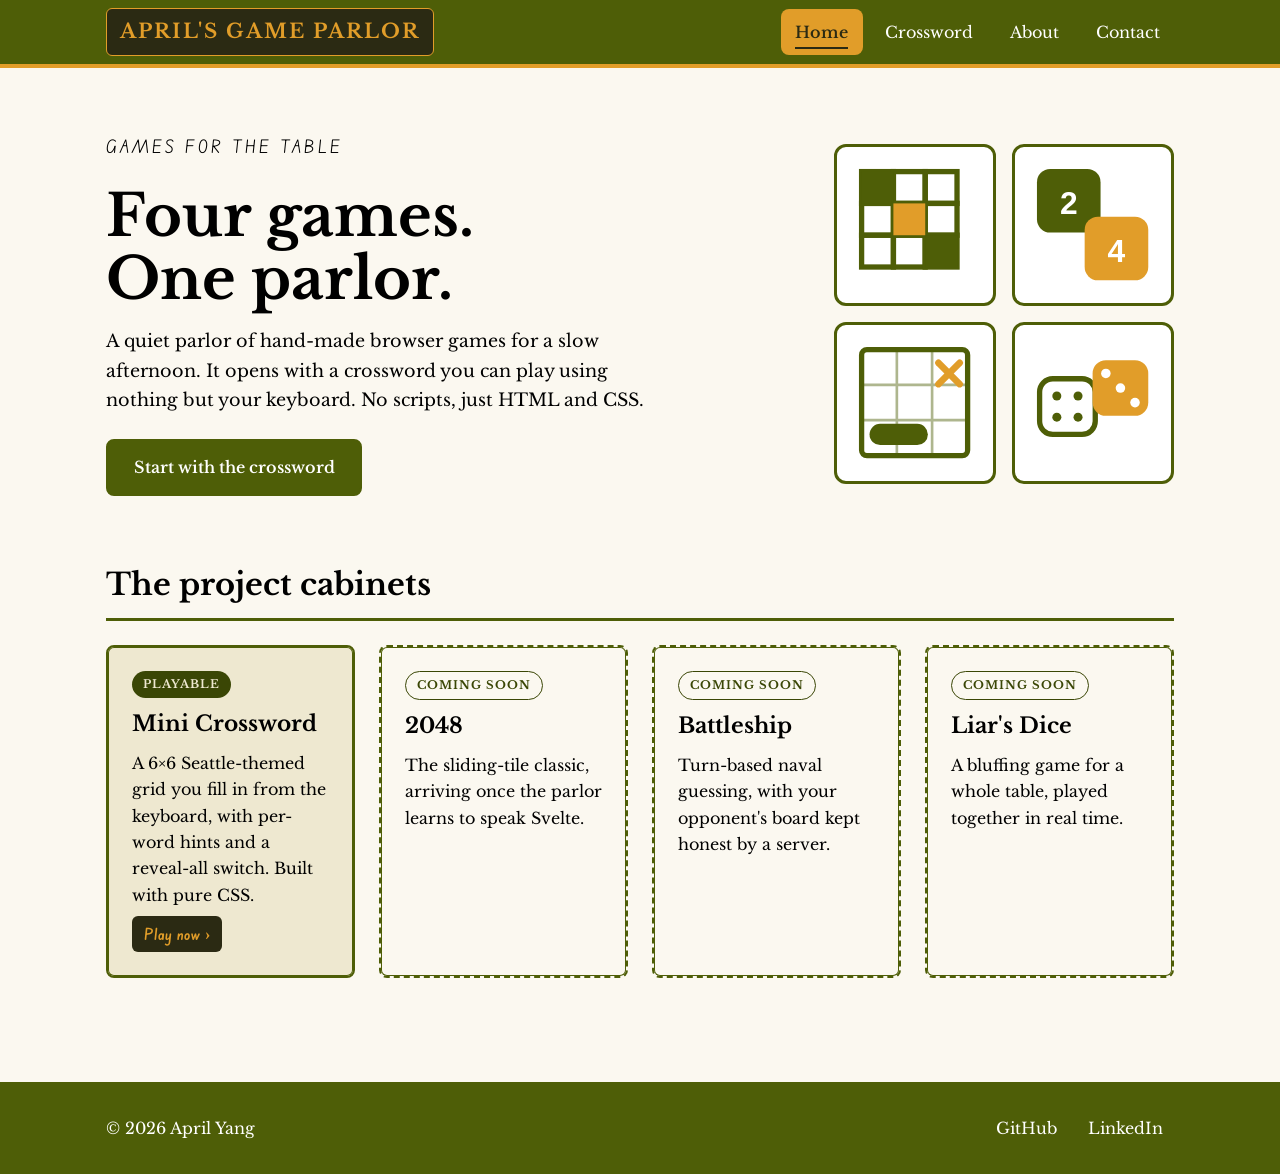
==== commit 8e6c3112: "modified files, replaced images, and added readme.md" ====
--- a/index.html
+++ b/index.html
@@ -9,6 +9,7 @@
   <head>
     <meta charset="UTF-8" />
     <meta name="viewport" content="width=device-width, initial-scale=1.0" />
+    <meta name="description" content="April's Game Parlor is a small collection of hand-made browser games. It opens with a pure HTML and CSS mini crossword, no scripts required." />
     <title>April's Game Parlor</title>
 
     <!-- Fonts from Google Fonts -->
@@ -45,7 +46,7 @@
           <p>
             A quiet parlor of hand-made browser games for a slow afternoon.
             It opens with a crossword you can play using nothing but your
-            keyboard &mdash; no scripts, just HTML and CSS.
+            keyboard. No scripts, just HTML and CSS.
           </p>
           <a class="cta" href="./crossword.html">Start with the crossword</a>
         </div>
@@ -142,7 +143,7 @@
           <article class="cabinet locked">
             <span class="tag soon">Coming soon</span>
             <h3>2048</h3>
-            <p>The sliding-tile classic — arriving once the parlor learns to
+            <p>The sliding-tile classic, arriving once the parlor learns to
               speak Svelte.</p>
           </article>
 
@@ -174,7 +175,7 @@
             </a>
           </li>
           <li>
-            <a href="https://www.linkedin.com/" target="_blank" rel="noopener">
+            <a href="https://www.linkedin.com/in/ying-april-yang-a9bb8720/" target="_blank" rel="noopener">
               LinkedIn
             </a>
           </li>
--- a/style.css
+++ b/style.css
@@ -323,8 +323,10 @@
   box-shadow: 0 8px 0 var(--olive-deep);
 }
 
+/* locked cabinets read as "not yet playable" without dimming the text.
+   (opacity:0.7 used to drop the COMING SOON tag below 4.5:1 contrast) */
 .cabinet.locked {
-  opacity: 0.7;
+  background: var(--paper);
   border-style: dashed;
 }
 
@@ -621,6 +623,258 @@
   }
 }
 
+/* ============================================================
+   ABOUT PAGE (about.html)
+   ============================================================ */
+/* the About page lets its hero span full width, so this <main> drops the
+   shared max-width + padding; inner sections re-constrain themselves */
+.about-main {
+  max-width: none;
+  padding: 0;
+}
+
+/* full-bleed hero with the van photo as a background */
+.about-hero {
+  position: relative;
+  background-image: url("./images/red-van-coast.jpg");
+  background-size: cover;
+  background-position: center 40%;
+  background-attachment: fixed;             /* gentle parallax on desktop */
+  padding: clamp(3rem, 10vh, 7rem) var(--sp-2);
+  display: flex;                            /* FLEXBOX */
+  justify-content: flex-end;                /* card toward the right, near the van */
+}
+/* light, even scrim keeps the photo vibrant while helping the card stand out */
+.about-hero::before {
+  content: "";
+  position: absolute;
+  inset: 0;
+  background: rgba(43, 42, 19, 0.18);
+}
+/* opaque card keeps the bio text at full contrast over the photo.
+   margin-right is a % of the width, so the card's right edge lands at a
+   fixed ~55% at every screen size — just left of the van, never over it.
+   (Smaller margin-right = card moves right toward the van.) */
+.bio-card {
+  position: relative;
+  max-width: 600px;
+  background: var(--cream);
+  border: 2px solid var(--olive);
+  border-radius: var(--radius);
+  box-shadow: 0 10px 30px rgba(0, 0, 0, 0.35);
+  padding: var(--sp-4) var(--sp-3);
+  margin: 0 45vw 0 0;
+}
+.bio-card h1 {
+  font-family: var(--font-head);
+  font-size: clamp(2rem, 5vw, 2.8rem);
+  line-height: 1.15;
+  margin: 0 0 var(--sp-2);
+  color: var(--ink);
+}
+.bio-card p {
+  font-size: 1.05rem;
+  color: var(--ink);
+  max-width: 60ch;
+  margin: 0 0 var(--sp-2);
+}
+.bio-card p:last-child {
+  margin-bottom: 0;
+}
+
+/* the photo strip sits below on paper, re-constrained to the content width */
+.gallery {
+  max-width: 1100px;
+  margin: 0 auto;
+  padding: var(--sp-4) var(--sp-2) var(--sp-5);
+}
+
+/* photo strip */
+.gallery h2 {
+  font-family: var(--font-head);
+  font-size: 1.9rem;
+  color: var(--ink);
+  border-bottom: var(--line);
+  padding-bottom: var(--sp-1);
+  margin-bottom: var(--sp-3);
+}
+.photo-strip {
+  display: grid;                          /* GRID */
+  grid-template-columns: repeat(auto-fit, minmax(220px, 1fr));
+  gap: var(--sp-3);
+}
+.photo-strip figure {
+  margin: 0;
+  background: var(--cream);
+  border: 2px solid var(--olive);
+  border-radius: var(--radius);
+  overflow: hidden;
+  display: flex;                          /* FLEXBOX */
+  flex-direction: column;
+}
+.photo-strip img {
+  width: 100%;
+  height: 220px;
+  object-fit: cover;
+  display: block;
+  border-bottom: 2px solid var(--olive);
+}
+.photo-strip figcaption {
+  padding: var(--sp-1) var(--sp-2);
+  font-family: var(--font-play);
+  font-size: 0.9rem;
+  color: var(--ink);
+}
+
+@media (max-width: 720px) {
+  /* fixed backgrounds are unreliable on mobile; use scroll + centered focus */
+  .about-hero {
+    background-attachment: scroll;
+    background-position: center;
+    padding: var(--sp-4) var(--sp-2);
+  }
+  .bio-card {
+    margin: 0 auto;
+  }
+}
+
+/* ============================================================
+   CONTACT PAGE (contact.html)
+   ============================================================ */
+.lead {
+  max-width: 60ch;
+  font-size: 1.08rem;
+  color: var(--ink);
+  margin: 0 0 var(--sp-4);
+}
+
+.contact-layout {
+  display: grid;                          /* GRID */
+  grid-template-columns: 1fr 1.2fr;
+  gap: var(--sp-4);
+  align-items: start;
+}
+
+.contact-info h2,
+.contact-form-section h2 {
+  font-family: var(--font-head);
+  font-size: 1.5rem;
+  color: var(--ink);
+  border-bottom: var(--line);
+  padding-bottom: var(--sp-1);
+  margin: 0 0 var(--sp-2);
+}
+
+/* direct-contact links, each with an icon in front */
+.contact-list {
+  list-style: none;
+  margin: 0;
+  padding: 0;
+  display: flex;                          /* FLEXBOX */
+  flex-direction: column;
+  gap: var(--sp-1);
+}
+.contact-list a {
+  display: flex;                          /* FLEXBOX */
+  align-items: center;
+  gap: 0.75rem;
+  min-height: 44px;
+  padding: 0.5rem 0.7rem;
+  border-radius: var(--radius);
+  color: var(--ink);
+  text-decoration: none;
+  transition: background-color 0.15s ease, transform 0.15s ease;
+}
+.contact-list a:hover,
+.contact-list a:focus-visible {
+  background: var(--cream);
+  transform: translateX(3px);
+}
+.contact-icon {
+  flex: 0 0 auto;
+  width: 38px;
+  height: 38px;
+  display: inline-flex;
+  align-items: center;
+  justify-content: center;
+  background: var(--olive);
+  color: var(--white);
+  border-radius: 50%;
+}
+.contact-icon svg {
+  width: 20px;
+  height: 20px;
+  display: block;
+}
+.contact-icon i {
+  font-size: 18px;
+  line-height: 1;
+}
+.contact-text {
+  font-family: var(--font-head);
+  word-break: break-word;
+}
+
+/* the message form */
+.contact-form {
+  display: flex;                          /* FLEXBOX */
+  flex-direction: column;
+  gap: var(--sp-2);
+  background: var(--cream);
+  border: 2px solid var(--olive);
+  border-radius: var(--radius);
+  padding: var(--sp-3);
+}
+.field {
+  display: flex;
+  flex-direction: column;
+  gap: 0.35rem;
+}
+.field-label {
+  font-family: var(--font-head);
+  font-weight: 700;
+  color: var(--ink);
+}
+.field input,
+.field textarea {
+  font-family: var(--font-head);
+  font-size: 1rem;
+  color: var(--ink);
+  background: var(--white);
+  border: 2px solid var(--olive);
+  border-radius: var(--radius);
+  padding: 0.6rem 0.7rem;
+  min-height: 44px;
+  width: 100%;
+}
+.field textarea {
+  min-height: 120px;
+  resize: vertical;
+}
+.field input:focus-visible,
+.field textarea:focus-visible {
+  outline: 3px solid var(--olive-deep);
+  outline-offset: 1px;
+  border-color: var(--olive-deep);
+}
+/* submit button reuses the .cta look; here it's a real <button> */
+.contact-form button.cta {
+  cursor: pointer;
+  align-self: flex-start;
+  font-size: 1rem;
+}
+.form-note {
+  font-size: 0.85rem;
+  color: var(--ink);
+  margin: 0;
+}
+
+@media (max-width: 720px) {
+  .contact-layout {
+    grid-template-columns: 1fr;
+  }
+}
+
 /* screen-reader-only helper (visually hidden, still announced) */
 .sr-only {
   position: absolute;
